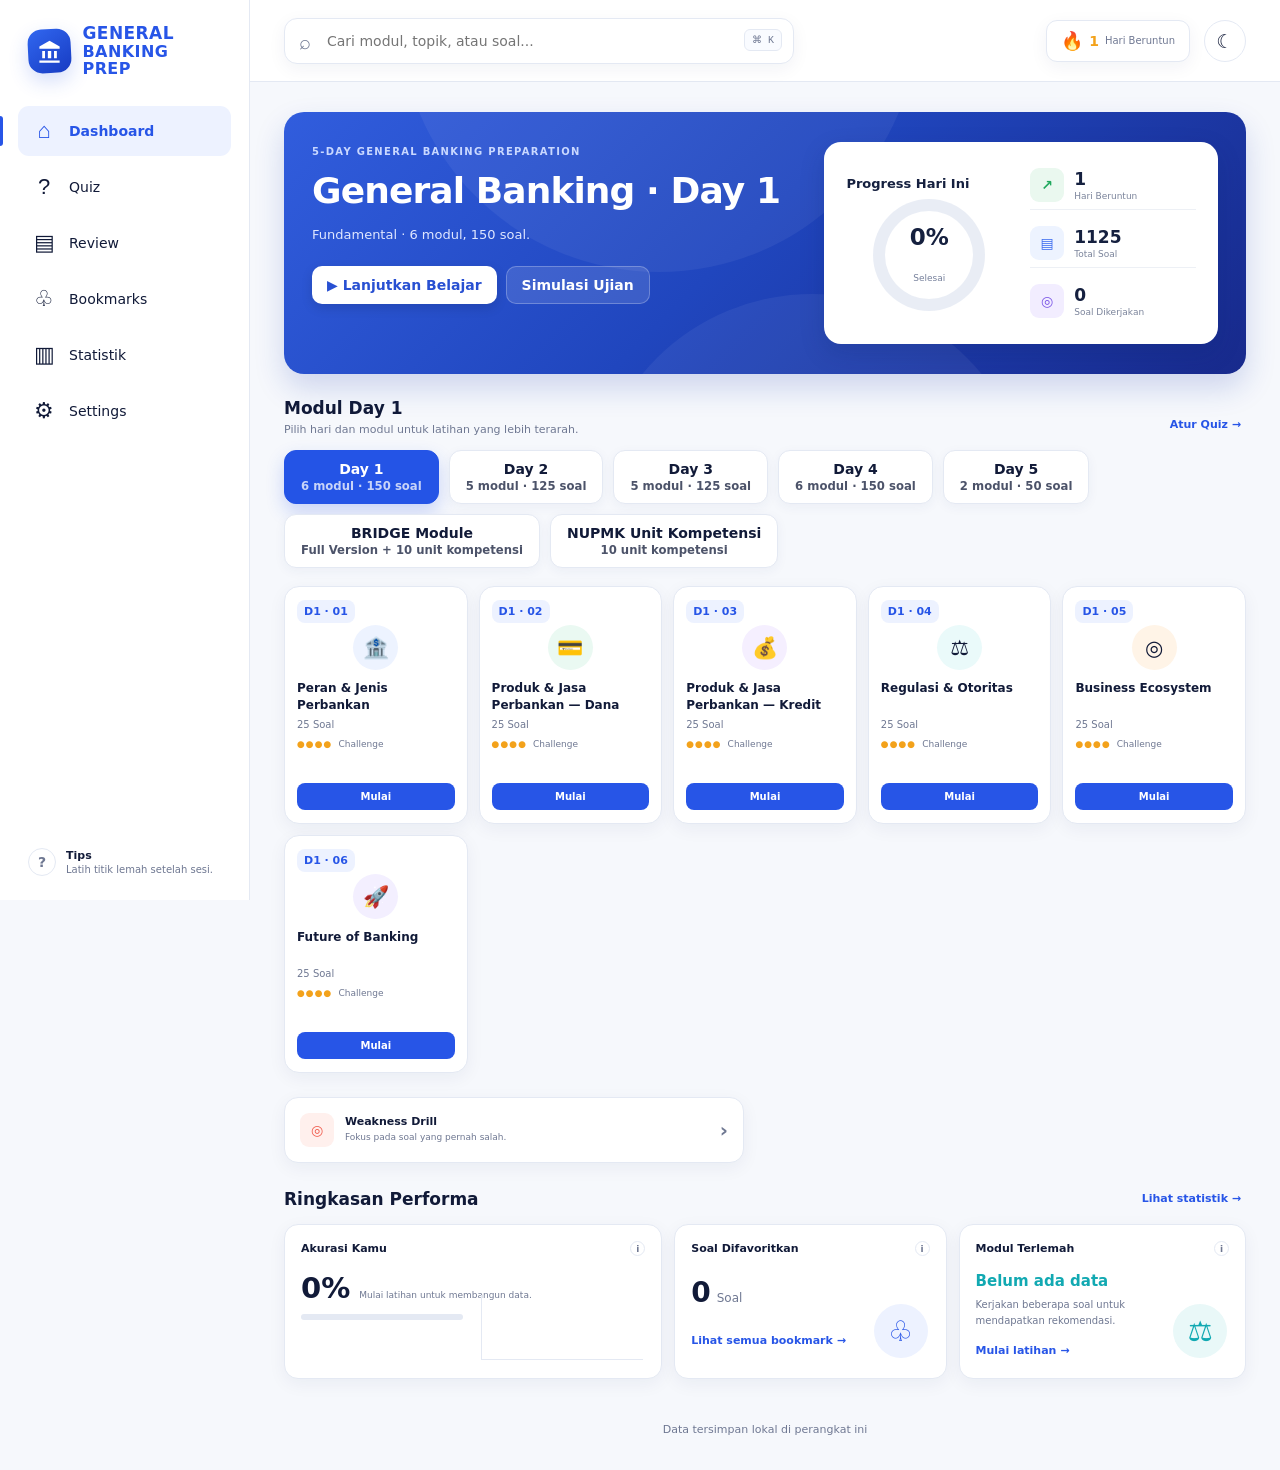
==== index.html @ 1643dea0 "Refresh V33 asset tokens without changing layout" ====
<!doctype html>
<html lang="id">
<head>
  <meta charset="utf-8" />
  <meta name="viewport" content="width=device-width, initial-scale=1" />
  <meta http-equiv="Cache-Control" content="no-cache, no-store, must-revalidate" />
  <meta http-equiv="Pragma" content="no-cache" />
  <meta http-equiv="Expires" content="0" />
  <meta name="theme-color" content="#2454e6" />
  <meta name="description" content="General Banking Prep — quiz trainer 5-Day untuk persiapan General Banking Program." />
  <title>General Banking Prep</title>
  <script>
    (()=>{
      const BUILD='2026.08.25.1304-manual-nav-gold-v33';
      const KEY='gbpForcedCacheBuild';
      const REFRESH_PARAM='_gbp_build';
      const clearRuntime=async()=>{
        try{if('serviceWorker' in navigator){const regs=await navigator.serviceWorker.getRegistrations();await Promise.all(regs.map(r=>r.unregister()));}}catch(e){}
        try{if('caches' in window){const names=await caches.keys();await Promise.all(names.map(n=>caches.delete(n)));}}catch(e){}
      };
      const cleanRefreshParam=()=>{
        try{
          const u=new URL(location.href);
          if(u.searchParams.has(REFRESH_PARAM)){
            u.searchParams.delete(REFRESH_PARAM);
            history.replaceState(history.state,'',`${u.pathname}${u.search}${u.hash}`);
          }
        }catch(e){}
      };
      window.__GBP_BUILD__=BUILD;
      (async()=>{
        let live=BUILD;
        try{
          const res=await fetch(`version.json?t=${Date.now()}`,{cache:'no-store'});
          const remote=await res.json();
          live=remote?.build||BUILD;
        }catch(e){}
        try{
          const previous=localStorage.getItem(KEY);
          if(!previous){
            localStorage.setItem(KEY,live);
            cleanRefreshParam();
            return;
          }
          if(previous!==live){
            await clearRuntime();
            localStorage.setItem(KEY,live);
            const u=new URL(location.href);
            u.searchParams.set(REFRESH_PARAM,live);
            location.replace(u.toString());
            return;
          }
        }catch(e){}
        cleanRefreshParam();
      })();
    })();
  </script>
  <link rel="stylesheet" href="css/style.css?v=2026.08.25.1304-manual-nav-gold-v33" />
  <link rel="stylesheet" href="css/v5.css?v=2026.08.25.1304-manual-nav-gold-v33" />
  <link rel="preload" href="js/questions.js?v=2026.08.25.1304-manual-nav-gold-v33" as="script" />
</head>
<body>
  <div class="app-layout">
    <aside class="sidebar" id="sidebar">
      <div class="brand" data-view="dashboardView" role="button" tabindex="0">
        <div class="brand-mark" aria-hidden="true">
          <svg viewBox="0 0 48 48"><path d="M24 5 6 15v4h36v-4L24 5Zm-13 18h5v13h-5V23Zm10 0h6v13h-6V23Zm11 0h5v13h-5V23ZM6 40h36v4H6v-4Z"/></svg>
        </div>
        <div class="brand-copy"><strong>GENERAL</strong><span>BANKING PREP</span></div>
      </div>

      <nav class="nav-list" aria-label="Navigasi utama">
        <button class="nav-item active" data-view="dashboardView"><span class="nav-icon">⌂</span><span>Dashboard</span></button>
        <button class="nav-item" data-view="quizSetupView"><span class="nav-icon">?</span><span>Quiz</span></button>
        <button class="nav-item" data-view="reviewView"><span class="nav-icon">▤</span><span>Review</span></button>
        <button class="nav-item" data-view="bookmarksView"><span class="nav-icon">♧</span><span>Bookmarks</span></button>
        <button class="nav-item" data-view="statisticsView"><span class="nav-icon">▥</span><span>Statistik</span></button>
        <button class="nav-item" data-view="settingsView"><span class="nav-icon">⚙</span><span>Settings</span></button>
      </nav>

      <div class="sidebar-spacer"></div>
      <div class="sidebar-study-card">
        <div class="mini-badge">5-DAY CHALLENGE</div>
        <strong>24 Modul · V5 Generator Edition</strong>
        <p><span id="sideQuestionCount">432</span> soal menantang. Progress tersimpan otomatis.</p>
        <button class="sidebar-cta" id="sideQuickBtn">Mulai Hard Drill</button>
      </div>
      <div class="sidebar-help"><span class="help-dot">?</span><div><strong>Tips</strong><small>Latih titik lemah setelah sesi.</small></div></div>
    </aside>

    <div class="app-main">
      <header class="topbar">
        <button class="mobile-menu-btn" id="mobileMenuBtn" aria-label="Buka menu">☰</button>
        <div class="search-wrap">
          <span class="search-icon">⌕</span>
          <input id="globalSearch" type="search" placeholder="Cari modul, topik, atau soal..." autocomplete="off" />
          <kbd>⌘ K</kbd>
          <div id="searchResults" class="search-results hidden"></div>
        </div>
        <div class="top-actions">
          <div class="streak-pill" title="Hari belajar beruntun"><span>🔥</span><strong id="streakCount">1</strong><small>Hari Beruntun</small></div>
          <button class="icon-btn" id="themeToggle" aria-label="Ubah tema">☾</button>
          <div class="profile-chip"><div class="avatar">GB</div><div class="profile-copy"><strong>General Banking</strong><small>5-Day Prep</small></div></div>
        </div>
      </header>

      <main class="content">
        <!-- DASHBOARD -->
        <section id="dashboardView" class="view active">
          <section class="hero-card">
            <div class="hero-copy">
              <span class="hero-kicker">5-Day General Banking Preparation</span>
              <h1 id="heroTitle">General Banking · Day 1</h1>
              <p id="heroDescription">Latihan berbasis kasus dengan distraktor yang sengaja dibuat rapat. Fokusnya memahami konsep, bukan menebak pola jawaban.</p>
              <div class="hero-actions">
                <button class="btn btn-white" id="continueLearningBtn">▶ Lanjutkan Belajar</button>
                <button class="btn btn-glass" id="heroExamBtn">Simulasi Ujian</button>
              </div>
            </div>
            <div class="hero-progress-card">
              <div>
                <h3>Progress Hari Ini</h3>
                <div class="donut-wrap">
                  <div class="donut" id="todayDonut"><span id="todayProgress">0%</span><small>Selesai</small></div>
                </div>
              </div>
              <div class="hero-metrics">
                <div class="hero-metric"><span class="metric-icon green">↗</span><div><strong id="heroStreak">1</strong><small>Hari Beruntun</small></div></div>
                <div class="hero-metric"><span class="metric-icon blue">▤</span><div><strong id="heroTotalQuestions">432</strong><small>Total Soal</small></div></div>
                <div class="hero-metric"><span class="metric-icon purple">◎</span><div><strong id="heroAnswered">0</strong><small>Soal Dikerjakan</small></div></div>
              </div>
            </div>
          </section>

          <section class="section-block">
            <div class="section-title-row"><div><h2 id="moduleSectionTitle">Modul Day 1</h2><p>Pilih hari dan modul untuk latihan yang lebih terarah.</p></div><button class="text-link" id="allModulesBtn">Atur Quiz →</button></div>
            <div id="dayTabs" class="day-tabs" aria-label="Pilih hari"></div>
            <div id="dashboardModuleGrid" class="module-showcase"></div>
          </section>

          <section class="section-block">
            <div class="section-title-row compact"><h2>Aksi Cepat</h2></div>
            <div class="quick-actions">
              <button class="quick-card" id="practiceQuick"><span class="quick-icon blue">◎</span><div><strong>Practice Mode</strong><small>Feedback & pembahasan langsung setelah jawab.</small></div><b>›</b></button>
              <button class="quick-card" id="examQuick"><span class="quick-icon purple">▣</span><div><strong>Exam Mode</strong><small>Simulasi tanpa feedback sampai sesi selesai.</small></div><b>›</b></button>
              <button class="quick-card" id="quickDrillBtn"><span class="quick-icon green">ϟ</span><div><strong>Quick Drill 10 Soal</strong><small>Hard-biased: Expert + Challenge dari Day yang dipilih.</small></div><b>›</b></button>
              <button class="quick-card" id="weaknessDrillBtn"><span class="quick-icon red">◎</span><div><strong>Weakness Drill</strong><small>Fokus pada soal yang pernah salah.</small></div><b>›</b></button>
            </div>
          </section>

          <section class="section-block">
            <div class="section-title-row compact"><h2>Ringkasan Performa</h2><button class="text-link" data-view="statisticsView">Lihat statistik →</button></div>
            <div class="performance-summary">
              <article class="summary-card accuracy-card">
                <div class="card-head"><span>Akurasi Kamu</span><span class="info-dot">i</span></div>
                <div class="accuracy-main"><strong id="dashboardAccuracy">0%</strong><span id="accuracyDelta">Mulai latihan untuk membangun data.</span></div>
                <div class="thin-progress"><span id="accuracyProgress"></span></div>
                <div id="miniTrend" class="mini-chart" aria-hidden="true"></div>
              </article>
              <article class="summary-card">
                <div class="card-head"><span>Soal Difavoritkan</span><span class="info-dot">i</span></div>
                <div class="big-stat"><strong id="bookmarkCount">0</strong><span>Soal</span></div>
                <button class="text-link left" data-view="bookmarksView">Lihat semua bookmark →</button>
                <div class="watermark-icon">♧</div>
              </article>
              <article class="summary-card weakest-card">
                <div class="card-head"><span>Modul Terlemah</span><span class="info-dot">i</span></div>
                <strong id="weakestModule">Belum ada data</strong>
                <p id="weakestDetail">Kerjakan beberapa soal untuk mendapatkan rekomendasi.</p>
                <button class="text-link left" id="weakestStartBtn">Mulai latihan →</button>
                <div class="watermark-icon teal">⚖</div>
              </article>
            </div>
          </section>
        </section>

        <!-- QUIZ SETUP -->
        <section id="quizSetupView" class="view">
          <div class="page-heading"><div><span class="eyebrow">Quiz Setup</span><h1>Atur Sesi Latihan</h1><p>Pilih modul, mode, jumlah soal, lalu mulai.</p></div></div>
          <div class="setup-layout">
            <section class="surface setup-main">
              <div class="section-title-row"><div><h2>Pilih Materi</h2><p>Bisa satu modul atau kombinasi beberapa modul.</p></div><button id="selectAllBtn" class="text-link">Pilih semua</button></div>
              <div class="setup-day-row"><span class="field-label">Filter Hari</span><div id="setupDayTabs" class="day-tabs compact-tabs"></div></div>
              <div id="moduleGrid" class="setup-module-grid"></div>
            </section>
            <aside class="surface setup-side">
              <h2>Pengaturan Sesi</h2>
              <label class="field-label">Mode</label>
              <div class="segmented" id="modeSelector"><button class="segment active" data-mode="practice">Practice</button><button class="segment" data-mode="exam">Exam</button></div>
              <p class="field-help" id="modeHelp">Feedback + pembahasan muncul langsung setelah menjawab.</p>
              <label class="field-label" for="questionCount">Jumlah soal</label>
              <select id="questionCount" class="select-input"><option value="10">10 soal</option><option value="25" selected>25 soal</option><option value="all">Semua soal terpilih</option></select>
              <label class="field-label">Randomisasi</label>
              <label class="toggle-row"><span>Acak urutan soal</span><input type="checkbox" id="shuffleQuestions"><i></i></label>
              <label class="toggle-row"><span>Acak pilihan jawaban</span><input type="checkbox" id="shuffleOptions" checked><i></i></label>
              <button id="startQuizBtn" class="btn btn-primary full">Mulai Latihan <span>→</span></button>
            </aside>
          </div>
        </section>

        <!-- QUIZ -->
        <section id="quizView" class="view quiz-page">
          <div class="breadcrumb"><button data-view="dashboardView" id="breadcrumbDay">Day 1</button><span>›</span><button data-view="quizSetupView">Quiz</button><span>›</span><strong id="breadcrumbModule">Semua Modul</strong></div>
          <section class="quiz-status surface">
            <div><strong id="quizModeTitle">Practice Mode</strong><small id="quizModeSubtitle">Belajar santai tanpa tekanan</small></div>
            <div class="quiz-progress-block"><div class="status-label"><strong id="questionCounter">Soal 1 dari 10</strong><span id="progressPercent">0%</span></div><div class="progress-track"><span id="progressBar"></span></div></div>
            <div class="status-metric"><span class="clock-icon">◷</span><div><small id="timeLabel">Waktu</small><strong id="timerText">00:00</strong></div></div>
            <div class="status-metric"><div><small>Skor Sementara</small><strong class="score-live" id="liveScore">0%</strong><span id="liveCorrect">0 benar</span></div></div>
          </section>

          <div class="quiz-layout">
            <article class="surface question-panel">
              <div class="question-heading-row"><span class="question-badge" id="questionBadge">Soal 1</span><button id="markQuestionBtn" class="inline-action">♧ Tandai soal</button></div>
              <h2 id="questionText"></h2>
              <div id="optionsList" class="answer-list"></div>
              <div id="feedbackBox" class="feedback-panel hidden"></div>
              <div class="explanation-accordion">
                <button id="explanationToggle"><span>▤</span><div><strong>Catatan & Pembahasan</strong><small id="explanationHint">Buka setelah menjawab untuk melihat penjelasan dan materi terkait.</small></div><b>⌄</b></button>
                <div id="notePanel" class="note-panel hidden"><textarea id="questionNote" placeholder="Tulis catatan singkat untuk soal ini..."></textarea><div class="note-actions"><small>Catatan tersimpan lokal di browser.</small><button id="saveNoteBtn" class="btn btn-soft">Simpan Catatan</button></div></div>
              </div>
            </article>

            <aside class="quiz-side-column">
              <section class="surface module-info-card"><div class="module-info-head"><span class="module-icon" id="quizModuleIcon">🏦</span><div><strong id="moduleTag">Semua Modul</strong><small id="modulePosition">Day 1</small></div></div><hr><small>Tingkat Kesulitan</small><div class="difficulty-row"><span id="difficultyDots"></span><strong id="difficultyTag">Mudah</strong></div><div class="two-actions"><button id="bookmarkBtn" class="btn btn-soft">♧ Bookmark</button><button id="openNoteBtn" class="btn btn-soft">▤ Catatan</button></div></section>
              <section class="surface navigator-card"><h3>Navigasi Soal</h3><div class="navigator-legend"><span><i class="done"></i>Dijawab</span><span><i class="current"></i>Saat ini</span><span><i></i>Belum</span><span><i class="flagged"></i>Ditandai</span></div><div id="questionNavigator" class="question-navigator"></div><div class="tip-box"><span>💡</span><div><strong>Tip</strong><p>Kalau ragu, tandai dulu. Review semua soal yang ditandai sebelum selesai.</p></div></div></section>
            </aside>
          </div>

          <div class="quiz-bottom-nav"><button id="prevBtn" class="btn btn-outline">← Sebelumnya</button><button id="skipBtn" class="btn btn-outline">Lewati</button><button id="nextBtn" class="btn btn-primary">Selanjutnya →</button></div>
        </section>

        <!-- RESULT -->
        <section id="resultView" class="view">
          <section class="result-hero">
            <div class="result-illustration">✓</div>
            <div class="result-copy"><span>SELESAI</span><h1>Hasil Quiz</h1><p id="resultMessage">Sesi selesai. Lihat detail performa dan fokus latihan berikutnya.</p><div class="result-date" id="resultDate"></div></div>
            <div class="result-score-block"><small>Skor Akhir</small><strong id="resultScore">0<span>/100</span></strong><div id="resultBadge" class="result-badge">Mulai lagi</div></div>
            <div class="result-donut" id="resultDonut"><span id="resultAccuracy">0%</span><small>Akurasi</small></div>
          </section>
          <div class="result-stats"><article><span class="stat-round green">✓</span><div><small>Benar</small><strong id="resultCorrect">0</strong></div></article><article><span class="stat-round red">×</span><div><small>Salah</small><strong id="resultWrong">0</strong></div></article><article><span class="stat-round orange">○</span><div><small>Dilewati</small><strong id="resultSkipped">0</strong></div></article><article><span class="stat-round purple">◷</span><div><small>Waktu Pengerjaan</small><strong id="resultTime">0m 0d</strong></div></article></div>
          <div class="results-grid">
            <section class="surface result-review-card"><div class="section-title-row compact"><h2>Review Jawaban</h2><button class="text-link" id="openFullReview">Lihat Semua Review</button></div><div id="reviewPreview" class="review-preview"></div></section>
            <section class="surface module-result-card"><div class="section-title-row compact"><h2>Performa per Modul</h2></div><div id="resultModulePerformance"></div></section>
          </div>
          <section class="section-block"><div class="section-title-row compact"><h2>Insight Performa</h2></div><div id="resultInsights" class="insight-grid"></div></section>
          <section class="section-block"><div class="section-title-row compact"><h2>Rekomendasi Belajar Berikutnya</h2></div><div class="recommendations"><button class="recommend blue" id="retryWrongBtn"><span>↻</span><div><strong>Ulangi Soal Salah</strong><small>Perkuat konsep yang belum tepat di sesi ini.</small></div><b>→</b></button><button class="recommend orange" id="resultWeaknessBtn"><span>◎</span><div><strong>Weakness Drill</strong><small>Latihan dari akumulasi soal yang sering salah.</small></div><b>→</b></button><button class="recommend green" id="backHomeBtn"><span>⚑</span><div><strong>Kembali ke Dashboard</strong><small>Lihat progress dan pilih sesi berikutnya.</small></div><b>→</b></button></div></section>
        </section>

        <!-- REVIEW -->
        <section id="reviewView" class="view">
          <div class="page-heading"><div><span class="eyebrow">Review</span><h1>Riwayat & Jawaban</h1><p>Pelajari kembali soal dari sesi terakhir dan riwayat latihan.</p></div></div>
          <section class="surface"><div class="section-title-row"><div><h2>Review Sesi Terakhir</h2><p id="reviewLastMeta">Belum ada sesi.</p></div><select id="reviewFilter" class="mini-select"><option value="all">Semua</option><option value="wrong">Salah</option><option value="correct">Benar</option><option value="skipped">Dilewati</option></select></div><div id="reviewList" class="full-review-list"></div></section>
        </section>

        <!-- BOOKMARKS -->
        <section id="bookmarksView" class="view">
          <div class="page-heading"><div><span class="eyebrow">Bookmarks</span><h1>Soal Ditandai</h1><p>Kumpulan soal yang ingin kamu buka lagi nanti.</p></div></div>
          <section class="surface"><div id="bookmarksList" class="bookmark-list"></div></section>
        </section>

        <!-- STATISTICS -->
        <section id="statisticsView" class="view">
          <div class="page-heading"><div><span class="eyebrow">Statistik</span><h1>Performa Belajar</h1><p>Lihat akurasi, intensitas latihan, dan kelemahan per modul.</p></div></div>
          <div id="statisticsCards" class="stat-big-grid"></div>
          <section class="surface stats-module-surface"><div class="section-title-row compact"><h2>Akurasi per Modul</h2></div><div id="performanceList" class="performance-list"></div></section>
          <section class="surface history-surface"><div class="section-title-row compact"><h2>Riwayat Sesi</h2></div><div id="historyList" class="history-list"></div></section>
        </section>

        <!-- SETTINGS -->
        <section id="settingsView" class="view">
          <div class="page-heading"><div><span class="eyebrow">Settings</span><h1>Pengaturan</h1><p>Preferensi disimpan di perangkat ini.</p></div></div>
          <div class="settings-grid">
            <section class="surface settings-card"><h2>Tampilan</h2><p>Gunakan tema terang atau gelap sesuai kenyamanan.</p><button id="settingsThemeBtn" class="btn btn-soft">Ganti Tema</button></section>
            <section class="surface settings-card danger-zone"><h2>Reset Progress</h2><p>Menghapus statistik, riwayat, weakness list, bookmark, dan catatan lokal.</p><button id="resetStatsBtn" class="btn btn-danger">Reset Semua Data</button></section>
          </div>
        </section>
      </main>

      <footer class="footer">Data tersimpan lokal di perangkat ini</footer>
    </div>
  </div>

  <div id="toast" class="toast hidden"></div>
  <div id="sidebarBackdrop" class="sidebar-backdrop hidden"></div>
  <script defer src="js/cache-control.js?v=2026.08.25.1304-manual-nav-gold-v33"></script>
  <script defer src="js/questions.js?v=2026.08.25.1304-manual-nav-gold-v33"></script>
  <script defer src="js/material-bank-core.js?v=2026.08.25.1304-manual-nav-gold-v33"></script>
  <script defer src="js/material-bank-d1.js?v=2026.08.25.1304-manual-nav-gold-v33"></script>
  <script defer src="js/material-bank-d2.js?v=2026.08.25.1304-manual-nav-gold-v33"></script>
  <script defer src="js/material-bank-d3.js?v=2026.08.25.1304-manual-nav-gold-v33"></script>
  <script defer src="js/material-bank-d4d5.js?v=2026.08.25.1304-manual-nav-gold-v33"></script>
  <script defer src="js/material-bank-extra.js?v=2026.08.25.1304-manual-nav-gold-v33"></script>
  <script defer src="js/bridge-module.js?v=2026.08.25.1304-manual-nav-gold-v33"></script>
  <script defer src="js/bridge-category.js?v=2026.08.25.1304-manual-nav-gold-v33"></script>
  <script defer src="js/nupmk-modules.js?v=2026.08.25.1304-manual-nav-gold-v33"></script>
  <script defer src="js/v5-patch.js?v=2026.08.25.1304-manual-nav-gold-v33"></script>
  <script defer src="js/v23-quality-bank.js?v=2026.08.25.1304-manual-nav-gold-v33"></script>
  <script defer src="js/generate-progress.js?v=2026.08.25.1304-manual-nav-gold-v33"></script>
  <script defer src="js/v14-db-bank.js?v=2026.08.25.1304-manual-nav-gold-v33"></script>
  <script defer src="js/v16-dedupe.js?v=2026.08.25.1304-manual-nav-gold-v33"></script>
  <script defer src="js/app.js?v=2026.08.25.1304-manual-nav-gold-v33"></script>
  <script defer src="js/v10-usage-watch.js?v=2026.08.25.1304-manual-nav-gold-v33"></script>
  <script defer src="js/nupmk-ui.js?v=2026.08.25.1304-manual-nav-gold-v33"></script>
</body>
</html>
---- css/style.css ----
:root{
  --bg:#f6f8fc; --surface:#ffffff; --surface-2:#f9fbff; --sidebar:#ffffff; --text:#111a38; --muted:#6f7892; --line:#e4e9f3;
  --primary:#2755e7; --primary-2:#1640c7; --primary-soft:#edf2ff; --blue:#2d66ec; --green:#19b96b; --green-soft:#eaf9f1;
  --purple:#8057e9; --purple-soft:#f3efff; --orange:#f3a21b; --orange-soft:#fff5e6; --red:#f25959; --red-soft:#fff0f0; --teal:#12a9b2;
  --shadow:0 10px 28px rgba(26,45,91,.07); --shadow-sm:0 5px 18px rgba(26,45,91,.055); --radius:18px;
}
[data-theme="dark"]{
  --bg:#0f1422; --surface:#171d2c; --surface-2:#1b2233; --sidebar:#141a28; --text:#edf2ff; --muted:#99a5bf; --line:#2a3348;
  --primary-soft:#1b2b5c; --green-soft:#163529; --purple-soft:#2b2444; --orange-soft:#3a2e1a; --red-soft:#3a2226; --shadow:0 12px 32px rgba(0,0,0,.22); --shadow-sm:0 5px 18px rgba(0,0,0,.15);
}
*{box-sizing:border-box} html{scroll-behavior:smooth} body{margin:0;font-family:Inter,system-ui,-apple-system,Segoe UI,sans-serif;background:var(--bg);color:var(--text);font-size:14px;transition:.2s background,.2s color} button,input,select,textarea{font:inherit} button{color:inherit}.hidden{display:none!important}
.app-layout{min-height:100vh;display:flex}.sidebar{width:250px;background:var(--sidebar);border-right:1px solid var(--line);position:fixed;inset:0 auto 0 0;z-index:30;padding:24px 18px;display:flex;flex-direction:column;transition:.25s transform}.app-main{margin-left:250px;min-width:0;flex:1}.topbar{height:82px;background:color-mix(in srgb,var(--surface) 94%,transparent);border-bottom:1px solid var(--line);display:flex;align-items:center;padding:0 34px;gap:26px;position:sticky;top:0;z-index:20;backdrop-filter:blur(14px)}.content{max-width:1320px;margin:0 auto;padding:30px 34px 20px}.footer{text-align:center;color:var(--muted);font-size:11px;padding:24px 20px 34px}
.brand{display:flex;align-items:center;gap:11px;padding:0 10px 28px;cursor:pointer}.brand-mark{width:44px;height:44px;border-radius:14px;background:linear-gradient(145deg,#3167f0,#173bc2);display:grid;place-items:center;box-shadow:0 8px 20px rgba(39,85,231,.2);transform:rotate(-3deg)}.brand-mark svg{width:27px;height:27px;fill:white;transform:rotate(3deg)}.brand-copy{display:flex;flex-direction:column;line-height:1.1;letter-spacing:.03em}.brand-copy strong{color:var(--primary);font-size:17px}.brand-copy span{color:var(--primary);font-size:16px;font-weight:700}.nav-list{display:grid;gap:6px}.nav-item{border:0;background:transparent;display:flex;align-items:center;gap:13px;padding:12px 14px;border-radius:11px;cursor:pointer;color:var(--text);text-align:left;font-weight:500;position:relative}.nav-item:hover{background:var(--surface-2)}.nav-item.active{background:var(--primary-soft);color:var(--primary);font-weight:650}.nav-item.active:before{content:"";position:absolute;left:-18px;width:3px;height:30px;background:var(--primary);border-radius:0 6px 6px 0}.nav-icon{font-size:22px;width:24px;text-align:center;font-family:Arial,sans-serif}.sidebar-spacer{flex:1}.sidebar-study-card{background:linear-gradient(155deg,#1639c0,#27238d);color:white;border-radius:17px;padding:18px;box-shadow:0 12px 24px rgba(30,50,160,.2)}.sidebar-study-card .mini-badge{font-size:9px;letter-spacing:.14em;font-weight:800;color:#aecdff;margin-bottom:9px}.sidebar-study-card strong{display:block;font-size:15px;line-height:1.35}.sidebar-study-card p{font-size:11px;line-height:1.65;color:#dfe8ff}.sidebar-cta{width:100%;border:1px solid rgba(255,255,255,.3);background:linear-gradient(135deg,#2b6dff,#2963db);color:#fff;border-radius:10px;padding:10px;cursor:pointer;font-weight:650}.sidebar-help{display:flex;gap:10px;align-items:center;padding:18px 10px 0;color:var(--muted)}.help-dot{width:28px;height:28px;border:1px solid var(--line);border-radius:50%;display:grid;place-items:center;font-weight:700}.sidebar-help div{display:flex;flex-direction:column}.sidebar-help strong{font-size:11px;color:var(--text)}.sidebar-help small{font-size:10px;margin-top:2px}.mobile-menu-btn{display:none;border:0;background:transparent;font-size:22px;cursor:pointer}
.search-wrap{max-width:510px;flex:1;position:relative}.search-wrap input{width:100%;height:46px;background:var(--surface);border:1px solid var(--line);border-radius:13px;padding:0 58px 0 42px;outline:0;color:var(--text);box-shadow:var(--shadow-sm)}.search-wrap input:focus{border-color:#9bb2ff;box-shadow:0 0 0 3px rgba(39,85,231,.08)}.search-icon{position:absolute;left:15px;top:12px;font-size:20px;color:var(--muted)}.search-wrap kbd{position:absolute;right:12px;top:11px;border:1px solid var(--line);background:var(--surface-2);color:var(--muted);border-radius:6px;padding:4px 7px;font-size:10px}.search-results{position:absolute;top:54px;left:0;right:0;background:var(--surface);border:1px solid var(--line);border-radius:14px;box-shadow:var(--shadow);padding:8px;max-height:340px;overflow:auto;z-index:50}.search-result{width:100%;border:0;background:transparent;text-align:left;padding:10px;border-radius:9px;cursor:pointer}.search-result:hover{background:var(--surface-2)}.search-result strong{display:block;font-size:12px}.search-result small{color:var(--muted)}.top-actions{margin-left:auto;display:flex;align-items:center;gap:14px}.streak-pill{height:42px;border:1px solid var(--line);background:var(--surface);border-radius:11px;padding:0 14px;display:flex;align-items:center;gap:6px;box-shadow:var(--shadow-sm)}.streak-pill span{font-size:18px}.streak-pill strong{font-size:14px;color:var(--orange)}.streak-pill small{color:var(--muted);font-size:10px}.icon-btn{width:42px;height:42px;border:1px solid var(--line);border-radius:50%;background:var(--surface);cursor:pointer;font-size:19px}.profile-chip{display:flex;align-items:center;gap:9px}.avatar{width:42px;height:42px;border-radius:50%;background:linear-gradient(145deg,#d9e1f2,#b9c5dd);display:grid;place-items:center;color:#45506c;font-weight:800}.profile-copy{display:flex;flex-direction:column}.profile-copy strong{font-size:12px}.profile-copy small{font-size:10px;color:var(--muted);margin-top:3px}
.view{display:none}.view.active{display:block}.surface{background:var(--surface);border:1px solid var(--line);border-radius:var(--radius);box-shadow:var(--shadow-sm)}.section-block{margin-top:24px}.section-title-row{display:flex;align-items:flex-end;justify-content:space-between;gap:16px;margin-bottom:14px}.section-title-row.compact{align-items:center}.section-title-row h2{font-size:17px;margin:0}.section-title-row p{margin:5px 0 0;color:var(--muted);font-size:11px}.text-link{border:0;background:transparent;color:var(--primary);cursor:pointer;font-weight:650;font-size:11px;padding:5px}.text-link.left{padding-left:0}.page-heading{margin:4px 0 22px}.page-heading h1{font-size:32px;margin:5px 0}.page-heading p{color:var(--muted);margin:0}.eyebrow{font-size:10px;letter-spacing:.13em;text-transform:uppercase;font-weight:800;color:var(--primary)}
.hero-card{border-radius:20px;background:linear-gradient(135deg,#315ddd 0%,#2046be 48%,#182a8c 100%);color:#fff;padding:30px 28px;display:grid;grid-template-columns:1.15fr .95fr;gap:36px;position:relative;overflow:hidden;box-shadow:0 14px 30px rgba(24,58,170,.18)}.hero-card:before,.hero-card:after{content:"";position:absolute;border-radius:50%;background:rgba(255,255,255,.055)}.hero-card:before{width:520px;height:520px;right:34%;top:-360px}.hero-card:after{width:440px;height:440px;left:32%;bottom:-360px}.hero-copy,.hero-progress-card{position:relative;z-index:2}.hero-kicker{font-size:10px;text-transform:uppercase;letter-spacing:.13em;color:#c9d8ff;font-weight:800}.hero-copy h1{font-size:36px;margin:12px 0 9px;letter-spacing:-.025em}.hero-copy p{font-size:13px;line-height:1.7;color:#e0e7ff;max-width:610px}.hero-actions{display:flex;gap:9px;margin-top:20px}.btn{border:0;border-radius:10px;padding:10px 15px;font-weight:650;cursor:pointer;transition:.18s transform,.18s box-shadow,.18s opacity;display:inline-flex;align-items:center;justify-content:center;gap:8px}.btn:hover{transform:translateY(-1px)}.btn:disabled{opacity:.45;cursor:not-allowed;transform:none}.btn-white{background:#fff;color:#2850d2;box-shadow:0 4px 12px rgba(0,0,0,.12)}.btn-glass{background:rgba(255,255,255,.12);color:#fff;border:1px solid rgba(255,255,255,.25)}.btn-primary{background:linear-gradient(135deg,#2d62ee,#234ed7);color:white;box-shadow:0 8px 17px rgba(39,85,231,.18)}.btn-soft{background:var(--surface-2);border:1px solid var(--line);color:var(--text)}.btn-outline{background:var(--surface);border:1px solid var(--line);color:var(--primary)}.btn-danger{background:#e94848;color:#fff}.full{width:100%;margin-top:18px;padding:13px}.hero-progress-card{background:#fff;color:#15203f;border-radius:17px;padding:19px 22px;display:grid;grid-template-columns:1fr 1fr;gap:18px;align-items:center;box-shadow:0 9px 25px rgba(12,31,99,.18)}.hero-progress-card h3{font-size:13px;margin:0 0 8px}.donut-wrap{display:grid;place-items:center}.donut{--pct:0deg;width:112px;height:112px;border-radius:50%;background:conic-gradient(#2e62ed var(--pct),#e9edf5 0);display:grid;place-items:center;position:relative}.donut:before{content:"";position:absolute;inset:12px;background:white;border-radius:50%}.donut span,.donut small{position:relative;z-index:2}.donut span{font-size:23px;font-weight:800;transform:translateY(6px)}.donut small{font-size:9px;color:#77819c;transform:translateY(-9px)}.hero-metrics{display:grid;gap:9px}.hero-metric{display:flex;align-items:center;gap:10px;padding:7px 0;border-bottom:1px solid #edf0f5}.hero-metric:last-child{border-bottom:0}.metric-icon,.quick-icon{width:34px;height:34px;border-radius:9px;display:grid;place-items:center;font-weight:800}.metric-icon.green,.quick-icon.green{background:#eaf8ef;color:#21a95e}.metric-icon.blue,.quick-icon.blue{background:#edf3ff;color:#3c6cf0}.metric-icon.purple,.quick-icon.purple{background:#f2edff;color:#7a55e6}.quick-icon.red{background:#fff0ed;color:#f05b4d}.hero-metric div{display:flex;flex-direction:column}.hero-metric strong{font-size:17px}.hero-metric small{font-size:9px;color:#7b849b;margin-top:2px}
.module-showcase{display:grid;grid-template-columns:repeat(6,minmax(0,1fr));gap:11px}.module-display-card{background:var(--surface);border:1px solid var(--line);border-radius:15px;padding:13px 12px;box-shadow:var(--shadow-sm);min-width:0;display:flex;flex-direction:column;min-height:194px}.module-card-top{display:flex;justify-content:space-between;align-items:flex-start}.module-number{font-size:10px;font-weight:800;color:var(--primary);background:var(--primary-soft);padding:5px 7px;border-radius:8px}.module-symbol{width:45px;height:45px;border-radius:50%;display:grid;place-items:center;font-size:21px;margin:2px auto 10px}.module-symbol.m1{background:#edf3ff}.module-symbol.m2{background:#eaf9f2}.module-symbol.m3{background:#f5efff}.module-symbol.m4{background:#eafafa}.module-symbol.m5{background:#fff4e7}.module-symbol.m6{background:#f3efff}.module-display-card h3{font-size:12px;margin:0 0 5px;line-height:1.4;min-height:34px}.module-display-card p{font-size:10px;color:var(--muted);margin:0}.difficulty-mini{font-size:9px;color:var(--muted);margin:9px 0 11px;display:flex;align-items:center;gap:6px}.difficulty-mini .dots{color:var(--orange);letter-spacing:1px}.module-display-card .module-start{margin-top:auto;width:100%;border:0;background:var(--primary);color:#fff;border-radius:8px;padding:8px;cursor:pointer;font-size:10px;font-weight:650}.quick-actions{display:grid;grid-template-columns:repeat(4,1fr);gap:12px}.quick-card{background:var(--surface);border:1px solid var(--line);border-radius:14px;padding:15px;text-align:left;display:grid;grid-template-columns:auto 1fr auto;gap:11px;align-items:center;cursor:pointer;box-shadow:var(--shadow-sm)}.quick-card:hover{border-color:#b9c8f8;transform:translateY(-1px)}.quick-card strong{display:block;font-size:11px}.quick-card small{display:block;color:var(--muted);font-size:9px;line-height:1.5;margin-top:3px}.quick-card b{color:var(--muted);font-size:20px}.performance-summary{display:grid;grid-template-columns:1.25fr .9fr .95fr;gap:12px}.summary-card{background:var(--surface);border:1px solid var(--line);border-radius:14px;box-shadow:var(--shadow-sm);padding:16px;position:relative;overflow:hidden;min-height:155px}.card-head{display:flex;justify-content:space-between;align-items:center;font-size:11px;font-weight:650}.info-dot{width:15px;height:15px;border:1px solid var(--line);border-radius:50%;display:grid;place-items:center;color:var(--muted);font-size:9px}.accuracy-main{display:flex;align-items:baseline;gap:9px;margin:15px 0 9px}.accuracy-main strong{font-size:29px}.accuracy-main span{font-size:9px;color:var(--muted)}.thin-progress{height:6px;background:var(--line);border-radius:99px;overflow:hidden;width:47%;margin-bottom:10px}.thin-progress span{display:block;height:100%;width:0;background:var(--primary);border-radius:99px}.mini-chart{position:absolute;right:18px;bottom:18px;width:43%;height:65px;border-left:1px solid var(--line);border-bottom:1px solid var(--line)}.mini-chart svg{width:100%;height:100%;overflow:visible}.big-stat{display:flex;align-items:baseline;gap:6px;margin:20px 0}.big-stat strong{font-size:28px}.big-stat span{font-size:12px;color:var(--muted)}.watermark-icon{position:absolute;right:18px;bottom:20px;width:54px;height:54px;border-radius:50%;background:var(--primary-soft);color:var(--primary);display:grid;place-items:center;font-size:28px}.watermark-icon.teal{background:#e9f8f8;color:var(--teal)}.weakest-card>strong{display:block;color:var(--teal);font-size:15px;margin:16px 0 7px}.weakest-card p{font-size:10px;line-height:1.6;color:var(--muted);max-width:72%;margin:0 0 10px}
.setup-layout{display:grid;grid-template-columns:minmax(0,1fr) 340px;gap:18px}.setup-main,.setup-side{padding:22px}.setup-module-grid{display:grid;grid-template-columns:repeat(2,1fr);gap:11px}.setup-module-card{position:relative;border:1px solid var(--line);background:var(--surface-2);border-radius:13px;padding:15px;cursor:pointer;display:grid;grid-template-columns:auto 1fr auto;gap:11px;align-items:center}.setup-module-card.selected{border-color:#6e8ef2;background:var(--primary-soft)}.setup-module-card .sm-symbol{width:38px;height:38px;border-radius:10px;background:var(--surface);display:grid;place-items:center}.setup-module-card strong{font-size:11px}.setup-module-card small{display:block;color:var(--muted);margin-top:3px;font-size:9px}.checkmark{width:20px;height:20px;border:1px solid var(--line);border-radius:6px;display:grid;place-items:center;color:white}.selected .checkmark{background:var(--primary);border-color:var(--primary)}.setup-side h2{font-size:17px;margin-top:0}.field-label{display:block;font-size:10px;color:var(--muted);font-weight:650;margin:20px 0 8px}.segmented{display:grid;grid-template-columns:1fr 1fr;background:var(--surface-2);border:1px solid var(--line);border-radius:10px;padding:3px}.segment{border:0;background:transparent;padding:9px;border-radius:8px;cursor:pointer;color:var(--muted)}.segment.active{background:var(--surface);color:var(--primary);box-shadow:var(--shadow-sm);font-weight:650}.field-help{color:var(--muted);font-size:9px;line-height:1.5;margin:7px 0}.select-input,.mini-select{width:100%;background:var(--surface);border:1px solid var(--line);border-radius:10px;padding:10px;color:var(--text);outline:none}.toggle-row{display:flex;justify-content:space-between;align-items:center;padding:10px 0;font-size:11px;cursor:pointer}.toggle-row input{display:none}.toggle-row i{width:36px;height:20px;border-radius:99px;background:#cfd5e1;position:relative;transition:.2s}.toggle-row i:after{content:"";position:absolute;width:16px;height:16px;background:white;border-radius:50%;top:2px;left:2px;transition:.2s;box-shadow:0 1px 4px rgba(0,0,0,.2)}.toggle-row input:checked+i{background:var(--primary)}.toggle-row input:checked+i:after{transform:translateX(16px)}
.breadcrumb{display:flex;align-items:center;gap:8px;margin-bottom:14px;color:var(--muted);font-size:10px}.breadcrumb button{border:0;background:transparent;color:var(--muted);cursor:pointer;padding:0}.breadcrumb strong{color:var(--text)}.quiz-status{padding:16px 20px;display:grid;grid-template-columns:1.05fr 1.4fr .65fr .65fr;gap:18px;align-items:center;margin-bottom:16px}.quiz-status>div{min-width:0}.quiz-status>div+div{border-left:1px solid var(--line);padding-left:18px}.quiz-status strong{display:block;font-size:13px}.quiz-status small{display:block;color:var(--muted);font-size:9px;margin-top:4px}.quiz-progress-block .status-label{display:flex;justify-content:space-between;align-items:center;margin-bottom:8px}.quiz-progress-block .status-label strong{font-size:11px}.quiz-progress-block .status-label span{font-size:9px;color:var(--muted)}.progress-track{height:7px;background:var(--line);border-radius:99px;overflow:hidden}.progress-track span{display:block;height:100%;background:var(--primary);width:0;transition:.25s;width}.status-metric{display:flex;align-items:center;gap:9px}.clock-icon{font-size:24px;color:var(--primary)}.status-metric .score-live{font-size:19px;color:var(--green)}.status-metric #liveCorrect{display:block;font-size:9px;color:var(--muted);margin-top:3px}.quiz-layout{display:grid;grid-template-columns:minmax(0,1fr) 285px;gap:18px}.question-panel{padding:25px}.question-heading-row{display:flex;align-items:center;justify-content:space-between}.question-badge{background:var(--primary-soft);color:var(--primary);font-weight:650;border-radius:8px;padding:6px 9px;font-size:10px}.inline-action{border:0;background:transparent;color:var(--muted);cursor:pointer;font-size:10px}.inline-action.active{color:var(--orange);font-weight:650}.question-panel h2{font-size:18px;line-height:1.55;margin:20px 0}.answer-list{display:grid;gap:9px}.option-btn{width:100%;background:var(--surface);border:1px solid var(--line);border-radius:12px;padding:13px 16px;display:flex;align-items:center;gap:13px;text-align:left;cursor:pointer;color:var(--text);line-height:1.5;transition:.15s}.option-btn:hover:not(:disabled){border-color:#9eb2f4;background:var(--surface-2)}.option-letter{width:34px;height:34px;border:1px solid #cfd7e7;border-radius:50%;display:grid;place-items:center;font-weight:650;flex:none}.option-btn.selected{border-color:var(--primary);background:var(--primary-soft)}.option-btn.selected .option-letter{background:var(--primary);border-color:var(--primary);color:white}.option-btn.correct{border-color:#64d39a;background:var(--green-soft)}.option-btn.correct .option-letter{background:var(--green);border-color:var(--green);color:#fff}.option-btn.wrong{border-color:#f39a9a;background:var(--red-soft)}.option-btn.wrong .option-letter{background:var(--red);border-color:var(--red);color:#fff}.option-btn:disabled{cursor:default}.feedback-panel{margin-top:13px;border-radius:12px;padding:14px;font-size:11px;line-height:1.65}.feedback-panel.correct{background:var(--green-soft);border:1px solid #8fdcb4}.feedback-panel.wrong{background:var(--red-soft);border:1px solid #f2a6a6}.feedback-panel strong{display:block;margin-bottom:4px}.explanation-accordion{margin-top:15px;border:1px solid var(--line);border-radius:11px;overflow:hidden}.explanation-accordion>button{width:100%;border:0;background:var(--surface-2);padding:12px;display:grid;grid-template-columns:auto 1fr auto;gap:10px;text-align:left;align-items:center;cursor:pointer}.explanation-accordion button strong{display:block;font-size:10px}.explanation-accordion button small{display:block;color:var(--muted);font-size:8.5px;margin-top:3px}.note-panel{padding:12px;background:var(--surface)}.note-panel textarea{width:100%;min-height:90px;resize:vertical;border:1px solid var(--line);background:var(--surface-2);color:var(--text);border-radius:9px;padding:10px;outline:none}.note-actions{display:flex;justify-content:space-between;align-items:center;margin-top:8px}.note-actions small{color:var(--muted);font-size:8px}.note-actions .btn{padding:7px 10px;font-size:9px}.quiz-side-column{display:grid;gap:13px;align-content:start}.module-info-card,.navigator-card{padding:18px}.module-info-head{display:flex;align-items:center;gap:10px}.module-icon{width:49px;height:49px;border-radius:11px;background:var(--green-soft);display:grid;place-items:center;font-size:22px}.module-info-head div{display:flex;flex-direction:column}.module-info-head strong{font-size:12px}.module-info-head small{color:var(--muted);font-size:9px;margin-top:5px}.module-info-card hr{border:0;border-top:1px solid var(--line);margin:15px 0}.module-info-card>small{color:var(--muted);font-size:9px}.difficulty-row{display:flex;justify-content:space-between;align-items:center;margin:8px 0 15px}.difficulty-row span{color:var(--orange);letter-spacing:3px}.difficulty-row strong{font-size:10px}.two-actions{display:grid;grid-template-columns:1fr 1fr;gap:7px}.two-actions .btn{padding:8px 6px;font-size:9px}.navigator-card h3{font-size:12px;margin:0 0 12px}.navigator-legend{display:grid;grid-template-columns:1fr 1fr;gap:7px;font-size:8px;color:var(--muted);margin-bottom:13px}.navigator-legend span{display:flex;align-items:center;gap:5px}.navigator-legend i{width:7px;height:7px;border-radius:50%;background:var(--surface);border:1px solid #cfd7e6}.navigator-legend i.done{background:#35bd73;border-color:#35bd73}.navigator-legend i.current{background:var(--primary);border-color:var(--primary)}.navigator-legend i.flagged{background:var(--orange);border-color:var(--orange)}.question-navigator{display:grid;grid-template-columns:repeat(5,1fr);gap:7px}.nav-q{aspect-ratio:1;border:1px solid var(--line);border-radius:50%;background:var(--surface-2);cursor:pointer;font-size:9px}.nav-q.answered{background:var(--green-soft);border-color:#c3e9d3;color:#14834d}.nav-q.current{border:2px solid var(--primary);color:var(--primary);background:var(--surface)}.nav-q.flagged{box-shadow:0 0 0 2px var(--orange) inset}.tip-box{display:flex;gap:8px;background:var(--surface-2);border-radius:10px;padding:11px;margin-top:15px}.tip-box strong{font-size:9px}.tip-box p{font-size:8px;color:var(--muted);line-height:1.55;margin:3px 0 0}.quiz-bottom-nav{display:grid;grid-template-columns:1fr auto 1fr;gap:10px;margin:18px 0}.quiz-bottom-nav #prevBtn{justify-self:start}.quiz-bottom-nav #skipBtn{justify-self:center}.quiz-bottom-nav #nextBtn{justify-self:end;min-width:170px}
.result-hero{background:linear-gradient(135deg,#315ddd,#2046be 55%,#182a8c);color:white;border-radius:18px;padding:24px 27px;display:grid;grid-template-columns:120px 1.2fr .6fr .55fr;gap:22px;align-items:center;box-shadow:0 14px 30px rgba(24,58,170,.18)}.result-illustration{width:88px;height:88px;border-radius:22px;background:linear-gradient(145deg,#76a1ff,#284eda);display:grid;place-items:center;font-size:45px;font-weight:800;box-shadow:inset 0 0 0 8px rgba(255,255,255,.1)}.result-copy>span{font-size:9px;letter-spacing:.14em;color:#cdd8ff}.result-copy h1{font-size:28px;margin:7px 0}.result-copy p{font-size:10px;color:#dfe6ff;line-height:1.55}.result-date{font-size:9px;color:#dbe4ff;margin-top:10px}.result-score-block{border-left:1px solid rgba(255,255,255,.26);padding-left:22px}.result-score-block small{font-size:9px}.result-score-block>strong{display:block;font-size:37px;margin:6px 0}.result-score-block>strong span{font-size:19px}.result-badge{display:inline-block;background:#e9fff1;color:#169752;border-radius:99px;padding:5px 12px;font-weight:650;font-size:9px}.result-donut{--pct:0deg;width:112px;height:112px;border-radius:50%;background:conic-gradient(#84a6ff var(--pct),rgba(255,255,255,.18) 0);display:grid;place-items:center;position:relative}.result-donut:before{content:"";position:absolute;inset:11px;border-radius:50%;background:#1e3da7}.result-donut span,.result-donut small{position:relative;z-index:2}.result-donut span{font-size:22px;font-weight:800;transform:translateY(5px)}.result-donut small{font-size:8px;transform:translateY(-10px)}.result-stats{display:grid;grid-template-columns:repeat(4,1fr);gap:11px;margin:14px 0}.result-stats article{background:var(--surface);border:1px solid var(--line);border-radius:12px;padding:13px 16px;display:flex;align-items:center;gap:10px;box-shadow:var(--shadow-sm)}.stat-round{width:34px;height:34px;border-radius:50%;display:grid;place-items:center;font-weight:800}.stat-round.green{background:var(--green-soft);color:var(--green)}.stat-round.red{background:var(--red-soft);color:var(--red)}.stat-round.orange{background:var(--orange-soft);color:var(--orange)}.stat-round.purple{background:var(--purple-soft);color:var(--purple)}.result-stats article div{display:flex;flex-direction:column}.result-stats small{font-size:8px;color:var(--muted)}.result-stats strong{font-size:15px;margin-top:3px}.results-grid{display:grid;grid-template-columns:1.1fr .9fr;gap:13px}.result-review-card,.module-result-card{padding:17px}.review-preview{display:grid}.review-preview-row{display:grid;grid-template-columns:30px 1fr 120px 65px;gap:8px;padding:8px 0;border-bottom:1px solid var(--line);font-size:8.5px;align-items:center}.review-preview-row:last-child{border-bottom:0}.review-preview-row .qtext{overflow:hidden;text-overflow:ellipsis;white-space:nowrap}.status-pill{padding:4px 7px;border-radius:99px;text-align:center;font-size:8px}.status-pill.correct{background:var(--green-soft);color:#168650}.status-pill.wrong{background:var(--red-soft);color:#ce4c4c}.status-pill.skipped{background:var(--orange-soft);color:#c77d0d}.module-performance-row{display:grid;grid-template-columns:130px 45px 1fr 55px;gap:8px;align-items:center;padding:7px 0;font-size:8.5px}.module-performance-row .bar{height:6px;background:var(--line);border-radius:99px;overflow:hidden}.module-performance-row .bar span{display:block;height:100%;background:var(--primary);border-radius:99px}.module-performance-row strong.good{color:var(--green)}.insight-grid{display:grid;grid-template-columns:repeat(4,1fr);gap:11px}.insight-card{background:var(--surface);border:1px solid var(--line);border-radius:13px;padding:14px;box-shadow:var(--shadow-sm);text-align:center}.insight-card span{width:34px;height:34px;border-radius:50%;display:grid;place-items:center;margin:0 auto 8px;background:var(--primary-soft);color:var(--primary)}.insight-card small{display:block;color:var(--muted);font-size:8px}.insight-card strong{display:block;font-size:11px;margin:4px 0}.insight-card p{font-size:8px;color:var(--muted);margin:0}.recommendations{display:grid;grid-template-columns:repeat(3,1fr);gap:12px}.recommend{border:1px solid var(--line);border-radius:13px;padding:14px 17px;display:grid;grid-template-columns:auto 1fr auto;gap:12px;align-items:center;text-align:left;cursor:pointer;background:var(--surface)}.recommend>span{font-size:29px}.recommend strong{display:block;font-size:11px}.recommend small{display:block;font-size:8px;line-height:1.5;color:var(--muted);margin-top:3px}.recommend.blue{background:linear-gradient(135deg,var(--primary-soft),var(--surface));color:var(--primary)}.recommend.orange{background:linear-gradient(135deg,var(--orange-soft),var(--surface));color:#d8870c}.recommend.green{background:linear-gradient(135deg,var(--green-soft),var(--surface));color:#169252}.recommend small{color:var(--muted)}
.full-review-list,.bookmark-list,.history-list{display:grid;gap:10px;padding:3px}.review-detail,.bookmark-item,.history-item{border:1px solid var(--line);border-radius:12px;padding:14px;background:var(--surface-2)}.review-detail-head{display:flex;justify-content:space-between;gap:12px;align-items:center}.review-detail h3,.bookmark-item h3{font-size:12px;line-height:1.5;margin:9px 0}.review-detail p,.bookmark-item p{font-size:10px;color:var(--muted);line-height:1.65;margin:5px 0}.review-detail .answer-line{margin-top:8px;padding-top:8px;border-top:1px solid var(--line)}.bookmark-item{display:grid;grid-template-columns:1fr auto;gap:12px}.bookmark-actions{display:flex;flex-direction:column;gap:6px}.empty-state{text-align:center;padding:50px 20px;color:var(--muted)}.empty-state span{font-size:40px;display:block;margin-bottom:10px}.stat-big-grid{display:grid;grid-template-columns:repeat(4,1fr);gap:12px;margin-bottom:14px}.stat-big{background:var(--surface);border:1px solid var(--line);border-radius:14px;padding:17px;box-shadow:var(--shadow-sm)}.stat-big small{color:var(--muted);font-size:9px}.stat-big strong{display:block;font-size:27px;margin:7px 0}.stat-big p{font-size:9px;color:var(--muted);margin:0}.stats-module-surface,.history-surface{padding:20px;margin-top:14px}.performance-list{display:grid;gap:12px}.performance-item{display:grid;grid-template-columns:230px 1fr 90px;gap:12px;align-items:center;font-size:10px}.perf-track{height:8px;background:var(--line);border-radius:99px;overflow:hidden}.perf-fill{height:100%;background:linear-gradient(90deg,var(--primary),#66a0ff);border-radius:99px}.perf-value{text-align:right;font-weight:700}.history-item{display:grid;grid-template-columns:1fr auto auto auto;gap:15px;align-items:center}.history-item strong{font-size:11px}.history-item small{font-size:9px;color:var(--muted)}.settings-grid{display:grid;grid-template-columns:1fr 1fr;gap:14px}.settings-card{padding:22px}.settings-card h2{font-size:16px;margin:0}.settings-card p{color:var(--muted);line-height:1.6;font-size:10px;max-width:520px}.danger-zone{border-color:#f2cccc}.mini-select{width:auto;padding:7px 10px;font-size:9px}.toast{position:fixed;right:24px;bottom:24px;background:#18223c;color:#fff;border-radius:11px;padding:11px 15px;box-shadow:0 10px 30px rgba(0,0,0,.2);z-index:100;font-size:11px}.sidebar-backdrop{position:fixed;inset:0;background:rgba(0,0,0,.35);z-index:29}
@media(max-width:1180px){.module-showcase{grid-template-columns:repeat(3,1fr)}.quick-actions{grid-template-columns:1fr 1fr}.hero-card{grid-template-columns:1fr}.hero-progress-card{max-width:560px}.performance-summary{grid-template-columns:1fr 1fr}.weakest-card{grid-column:1/3}.quiz-layout{grid-template-columns:minmax(0,1fr) 250px}.result-hero{grid-template-columns:100px 1fr .6fr}.result-donut{display:none}.insight-grid{grid-template-columns:1fr 1fr}}
@media(max-width:900px){.sidebar{transform:translateX(-100%)}.sidebar.open{transform:translateX(0)}.app-main{margin-left:0}.mobile-menu-btn{display:block}.topbar{padding:0 18px}.content{padding:22px 18px}.profile-copy{display:none}.setup-layout,.quiz-layout,.results-grid{grid-template-columns:1fr}.quiz-side-column{grid-template-columns:1fr 1fr}.quiz-status{grid-template-columns:1fr 1fr}.quiz-status>div+div{border-left:0;padding-left:0}.result-hero{grid-template-columns:85px 1fr}.result-score-block{border-left:0;padding-left:0}.result-stats,.recommendations{grid-template-columns:1fr 1fr}.performance-item{grid-template-columns:160px 1fr 65px}}
@media(max-width:640px){.topbar{height:70px;gap:10px}.search-wrap kbd,.streak-pill small,.profile-chip{display:none}.streak-pill{padding:0 9px}.content{padding:16px 12px}.hero-card{padding:22px 18px}.hero-copy h1{font-size:28px}.hero-progress-card{grid-template-columns:1fr}.hero-metrics{grid-template-columns:repeat(3,1fr)}.hero-metric{border:0;display:block;text-align:center}.metric-icon{margin:0 auto 5px}.module-showcase{grid-template-columns:1fr 1fr}.quick-actions,.performance-summary,.setup-module-grid,.quiz-side-column,.result-stats,.insight-grid,.recommendations,.stat-big-grid,.settings-grid{grid-template-columns:1fr}.weakest-card{grid-column:auto}.quiz-status{grid-template-columns:1fr}.quiz-status>div{border-bottom:1px solid var(--line);padding-bottom:9px}.quiz-status>div:last-child{border-bottom:0}.quiz-bottom-nav{grid-template-columns:1fr 1fr}.quiz-bottom-nav #prevBtn{display:none}.quiz-bottom-nav #skipBtn,.quiz-bottom-nav #nextBtn{justify-self:stretch;min-width:0}.result-hero{grid-template-columns:1fr;text-align:center}.result-illustration{margin:auto}.result-score-block{padding:0}.review-preview-row{grid-template-columns:25px 1fr 58px}.review-preview-row .topic{display:none}.module-performance-row{grid-template-columns:105px 38px 1fr}.module-performance-row .total{display:none}.history-item{grid-template-columns:1fr 1fr}.performance-item{grid-template-columns:1fr 55px}.performance-item .perf-track{grid-row:2;grid-column:1/3}.question-panel{padding:18px}.question-panel h2{font-size:17px}.hero-actions{flex-direction:column}.hero-actions .btn{width:100%}}

/* V3 · 5-Day navigation */
.day-tabs{display:flex;gap:10px;flex-wrap:wrap;margin:0 0 18px}.day-tab{border:1px solid var(--line,#e3e8f3);background:var(--surface,#fff);color:var(--text,#17213b);border-radius:12px;padding:10px 16px;font-weight:800;cursor:pointer;transition:.18s ease;box-shadow:0 3px 12px rgba(31,54,112,.05)}.day-tab:hover{transform:translateY(-1px);border-color:#93adff}.day-tab.active{background:#2454e6;color:#fff;border-color:#2454e6;box-shadow:0 8px 18px rgba(36,84,230,.22)}.day-tab small{display:block;font-weight:600;opacity:.75;margin-top:2px}.compact-tabs{margin-bottom:14px}.compact-tabs .day-tab{padding:8px 13px;font-size:13px}.setup-day-row{margin:8px 0 14px}.module-showcase{grid-template-columns:repeat(auto-fit,minmax(165px,1fr))}.module-display-card .module-number{font-size:11px}.question-type-badge{display:inline-flex;padding:5px 9px;border-radius:999px;background:rgba(36,84,230,.08);color:#2454e6;font-size:11px;font-weight:800;margin-left:8px}@media(max-width:720px){.day-tabs{gap:7px}.day-tab{flex:1 1 calc(33.333% - 7px);padding:9px 8px}.module-showcase{grid-template-columns:repeat(2,minmax(0,1fr))}}
---- css/v5.css ----
/* V6 stable question bank + simplified shell */
#bridgeLockedNav,.sidebar-study-card,.profile-chip{display:none!important}.quick-actions .quick-card:not(#weaknessDrillBtn){display:none!important}.quick-actions{grid-template-columns:minmax(0,460px)!important}.module-display-card{min-height:238px}.module-display-card .module-start{margin-top:auto}.module-bank-box,.setup-bank-inline{display:none!important}.quiz-generate-box{margin-top:16px;padding:14px;border-radius:14px;border:1px solid rgba(245,158,11,.42);background:linear-gradient(135deg,rgba(245,158,11,.12),rgba(36,84,230,.08));box-shadow:0 10px 28px rgba(22,35,72,.08);display:grid;gap:10px}.quiz-generate-copy{display:grid;gap:4px}.quiz-generate-copy>span{font-size:8px;font-weight:900;letter-spacing:.13em;color:#d97706}.quiz-generate-copy strong{font-size:13px;line-height:1.25}.quiz-generate-copy small{font-size:9px;line-height:1.5;color:var(--muted)}.quiz-generate-btn{width:100%;border:0;border-radius:10px;padding:11px 10px;background:linear-gradient(135deg,#f59e0b,#ea7c0b);color:#fff;font-size:10px;font-weight:900;cursor:pointer;box-shadow:0 8px 18px rgba(234,124,11,.22);transition:.18s ease}.quiz-generate-btn:hover{transform:translateY(-1px);filter:brightness(1.03)}.quiz-bank-meta{font-size:8px;color:var(--muted);text-align:center}.weakness-only-grid{grid-template-columns:minmax(0,460px)!important}[data-theme="dark"] .quiz-generate-box{background:linear-gradient(135deg,rgba(245,158,11,.14),rgba(72,103,240,.12));border-color:rgba(245,158,11,.34)}

/* Question type lives in the status strip, never inside the question stem */
.question-type-badge{display:none!important}.question-panel #questionText{white-space:pre-line}.quiz-status{grid-template-columns:1.05fr 1.4fr .72fr .65fr .65fr}.question-type-status{display:flex;flex-direction:column;justify-content:center;min-width:0}.question-type-status small{margin:0 0 3px!important;font-size:8px!important;color:var(--muted)!important}.question-type-status strong{display:inline-block!important;width:max-content;max-width:100%;padding:5px 8px;border-radius:999px;background:var(--primary-soft);color:var(--primary);font-size:9px!important;line-height:1.15;white-space:nowrap;overflow:hidden;text-overflow:ellipsis}

@media(max-width:900px){.quiz-status{grid-template-columns:1fr 1fr}.question-type-status strong{max-width:180px}}

/* Mobile quiz controls: always reachable while reading the question/options */
@media(max-width:720px){
  .module-display-card{min-height:242px}.quick-actions,.weakness-only-grid{grid-template-columns:1fr!important}.quiz-generate-box{padding:12px}
  #quizView{padding-bottom:96px!important}
  #quizView .quiz-bottom-nav{
    position:fixed!important;
    left:12px!important;
    right:12px!important;
    bottom:calc(10px + env(safe-area-inset-bottom))!important;
    z-index:80!important;
    margin:0!important;
    padding:9px!important;
    display:grid!important;
    grid-template-columns:minmax(0,.9fr) minmax(0,.75fr) minmax(0,1.25fr)!important;
    gap:7px!important;
    background:color-mix(in srgb,var(--surface) 95%,transparent)!important;
    border:1px solid var(--line)!important;
    border-radius:14px!important;
    box-shadow:0 12px 34px rgba(20,35,75,.18)!important;
    backdrop-filter:blur(16px)!important;
    -webkit-backdrop-filter:blur(16px)!important;
  }
  #quizView .quiz-bottom-nav .btn{width:100%!important;min-width:0!important;padding:11px 7px!important;font-size:11px!important;white-space:nowrap!important}
  #quizView .question-panel{margin-bottom:8px!important}
  #quizView .answer-list{margin-bottom:6px!important}
}
@media(max-width:640px){.quiz-status{grid-template-columns:1fr}.question-type-status strong{max-width:100%;font-size:9px!important}.question-type-status{padding-bottom:9px;border-bottom:1px solid var(--line)}}


/* NUPMK category */
.nupmk-tab{min-width:176px!important}.nupmk-tab>span{font-weight:900}.nupmk-code{font-size:8px;font-weight:800;color:var(--muted);letter-spacing:.02em}.nupmk-module-card .module-card-top{gap:8px;align-items:center}.nupmk-module-card h3{min-height:48px}@media(max-width:720px){.nupmk-tab{min-width:158px!important}.nupmk-code{font-size:7px}}


/* Mobile previous button hard fix */
@media(max-width:720px){
  #quizView .quiz-bottom-nav #prevBtn{display:inline-flex!important;visibility:visible!important;opacity:1!important;align-items:center!important;justify-content:center!important}
  #quizView .quiz-bottom-nav{grid-template-columns:minmax(0,1fr) minmax(0,.8fr) minmax(0,1.15fr)!important}
}
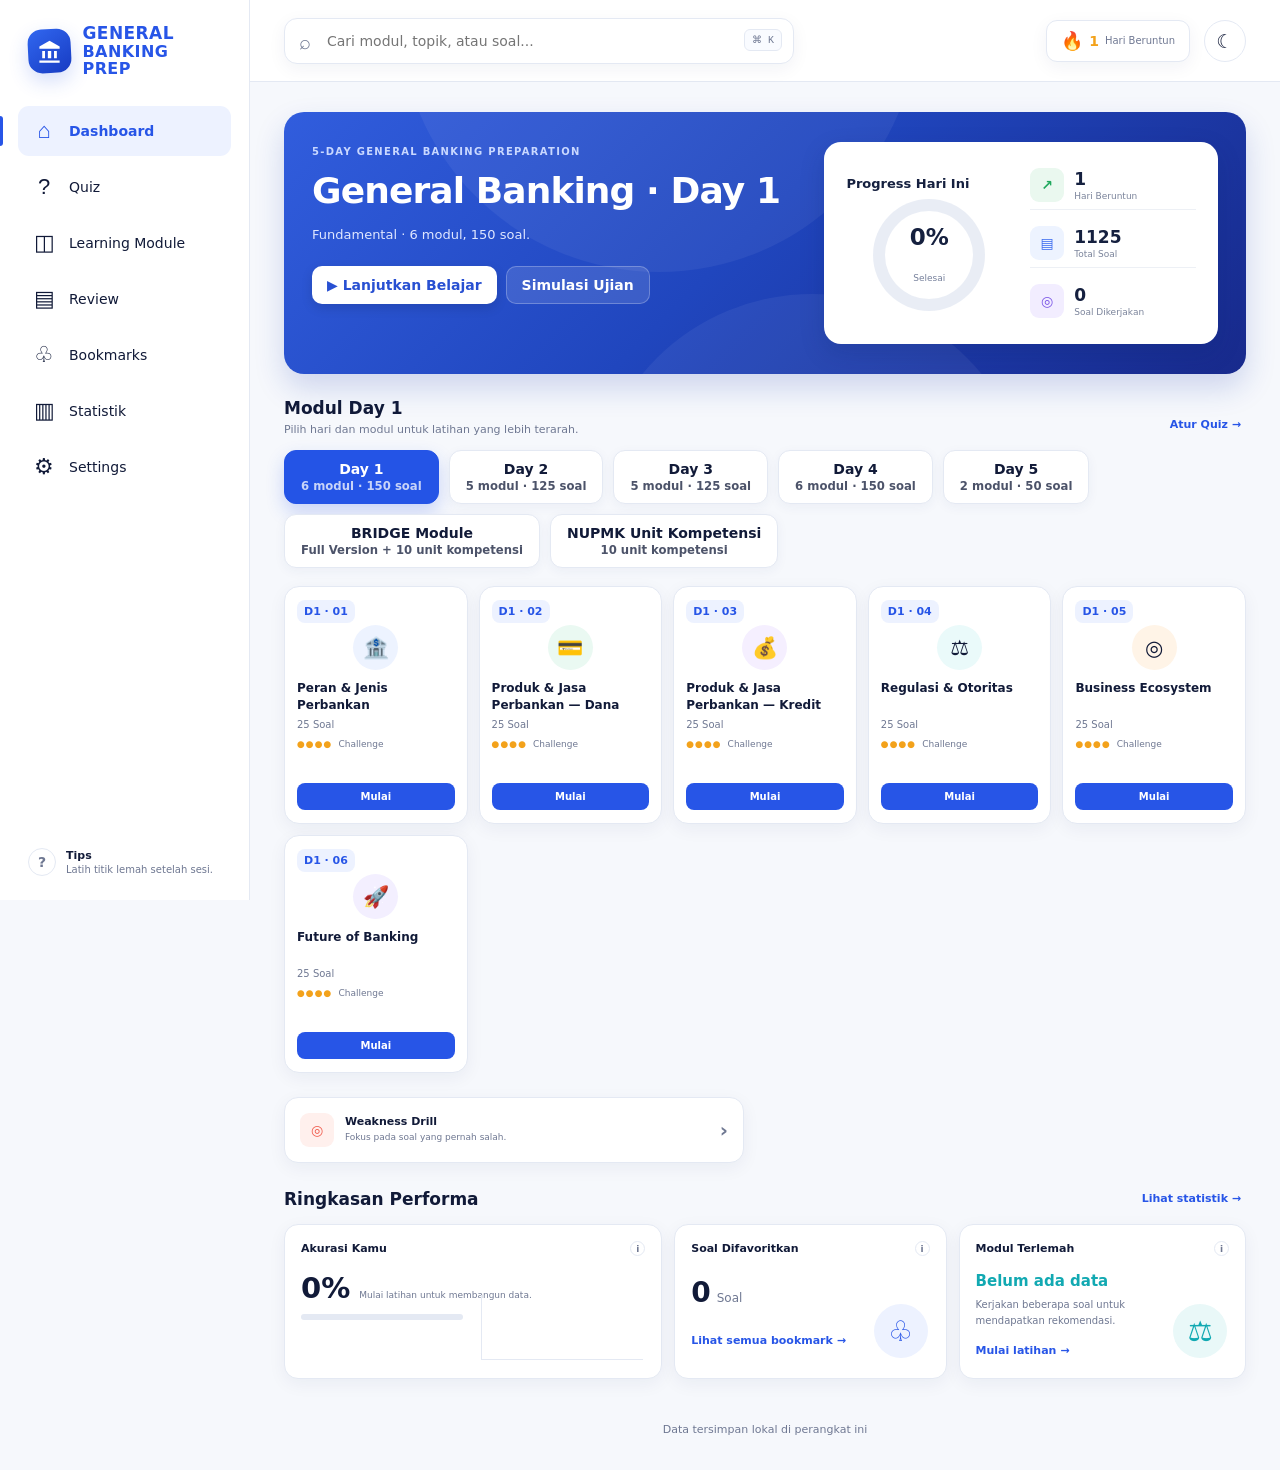
==== commit a77a8ad3: "Add 10-unit General Banking learning module" ====
--- a/index.html
+++ b/index.html
@@ -11,7 +11,7 @@
   <title>General Banking Prep</title>
   <script>
     (()=>{
-      const BUILD='2026.08.25.1304-manual-nav-gold-v33';
+      const BUILD='2026.08.25.1500-learning-module-v34';
       const KEY='gbpForcedCacheBuild';
       const REFRESH_PARAM='_gbp_build';
       const clearRuntime=async()=>{
@@ -55,8 +55,9 @@
       })();
     })();
   </script>
-  <link rel="stylesheet" href="css/style.css?v=2026.08.25.1304-manual-nav-gold-v33" />
-  <link rel="stylesheet" href="css/v5.css?v=2026.08.25.1304-manual-nav-gold-v33" />
+  <link rel="stylesheet" href="css/style.css?v=2026.08.25.1500-learning-module-v34" />
+  <link rel="stylesheet" href="css/v5.css?v=2026.08.25.1500-learning-module-v34" />
+  <link rel="stylesheet" href="css/learning-module.css?v=2026.08.25.1500-learning-module-v34" />
   <link rel="preload" href="js/questions.js?v=2026.08.25.1304-manual-nav-gold-v33" as="script" />
 </head>
 <body>
@@ -72,6 +73,7 @@
       <nav class="nav-list" aria-label="Navigasi utama">
         <button class="nav-item active" data-view="dashboardView"><span class="nav-icon">⌂</span><span>Dashboard</span></button>
         <button class="nav-item" data-view="quizSetupView"><span class="nav-icon">?</span><span>Quiz</span></button>
+        <button class="nav-item" data-view="learningModuleView"><span class="nav-icon">◫</span><span>Learning Module</span></button>
         <button class="nav-item" data-view="reviewView"><span class="nav-icon">▤</span><span>Review</span></button>
         <button class="nav-item" data-view="bookmarksView"><span class="nav-icon">♧</span><span>Bookmarks</span></button>
         <button class="nav-item" data-view="statisticsView"><span class="nav-icon">▥</span><span>Statistik</span></button>
@@ -246,6 +248,11 @@
           <section class="section-block"><div class="section-title-row compact"><h2>Rekomendasi Belajar Berikutnya</h2></div><div class="recommendations"><button class="recommend blue" id="retryWrongBtn"><span>↻</span><div><strong>Ulangi Soal Salah</strong><small>Perkuat konsep yang belum tepat di sesi ini.</small></div><b>→</b></button><button class="recommend orange" id="resultWeaknessBtn"><span>◎</span><div><strong>Weakness Drill</strong><small>Latihan dari akumulasi soal yang sering salah.</small></div><b>→</b></button><button class="recommend green" id="backHomeBtn"><span>⚑</span><div><strong>Kembali ke Dashboard</strong><small>Lihat progress dan pilih sesi berikutnya.</small></div><b>→</b></button></div></section>
         </section>
 
+        <!-- LEARNING MODULE -->
+        <section id="learningModuleView" class="view">
+          <div id="learningModuleRoot"></div>
+        </section>
+
         <!-- REVIEW -->
         <section id="reviewView" class="view">
           <div class="page-heading"><div><span class="eyebrow">Review</span><h1>Riwayat & Jawaban</h1><p>Pelajari kembali soal dari sesi terakhir dan riwayat latihan.</p></div></div>
@@ -301,5 +308,6 @@
   <script defer src="js/app.js?v=2026.08.25.1304-manual-nav-gold-v33"></script>
   <script defer src="js/v10-usage-watch.js?v=2026.08.25.1304-manual-nav-gold-v33"></script>
   <script defer src="js/nupmk-ui.js?v=2026.08.25.1304-manual-nav-gold-v33"></script>
+  <script defer src="js/learning-module.js?v=2026.08.25.1500-learning-module-v34"></script>
 </body>
-</html>+</html>
--- a/css/learning-module.css
+++ b/css/learning-module.css
@@ -0,0 +1,18 @@
+.lm-shell{display:grid;gap:20px}
+.lm-hero{position:relative;overflow:hidden;padding:28px;border-radius:21px;background:linear-gradient(135deg,#132d83 0%,#2454e6 54%,#4f7df2 100%);color:#fff;box-shadow:0 15px 34px rgba(28,67,181,.22)}
+.lm-hero:after{content:"";position:absolute;width:330px;height:330px;border-radius:50%;right:-105px;top:-160px;background:rgba(255,255,255,.08)}
+.lm-hero>*{position:relative;z-index:1}.lm-hero-row{display:flex;justify-content:space-between;gap:22px;align-items:flex-end}.lm-hero-copy{max-width:760px}
+.lm-kicker{display:inline-flex;align-items:center;gap:7px;font-size:10px;letter-spacing:.13em;text-transform:uppercase;font-weight:800;color:#d9e4ff}.lm-hero h1{font-size:34px;margin:10px 0 8px;letter-spacing:-.025em}.lm-hero p{margin:0;color:#e7edff;line-height:1.7;font-size:12px}.lm-count{flex:none;min-width:155px;background:rgba(255,255,255,.13);border:1px solid rgba(255,255,255,.22);border-radius:16px;padding:15px 18px;backdrop-filter:blur(8px)}.lm-count strong{display:block;font-size:27px}.lm-count span{font-size:10px;color:#dbe5ff}
+.lm-toolbar{display:grid;grid-template-columns:minmax(0,1fr) auto;gap:12px;align-items:center}.lm-search{position:relative}.lm-search span{position:absolute;left:14px;top:11px;color:var(--muted);font-size:19px}.lm-search input{width:100%;height:44px;border:1px solid var(--line);background:var(--surface);color:var(--text);border-radius:12px;padding:0 14px 0 42px;outline:0;box-shadow:var(--shadow-sm)}.lm-search input:focus{border-color:#91a9f7;box-shadow:0 0 0 3px rgba(39,85,231,.08)}.lm-source-summary{font-size:9px;color:var(--muted);white-space:nowrap}
+.lm-grid{display:grid;grid-template-columns:repeat(2,minmax(0,1fr));gap:13px}.lm-card{border:1px solid var(--line);background:var(--surface);color:var(--text);border-radius:17px;padding:18px;display:grid;grid-template-columns:auto 1fr auto;gap:14px;align-items:start;text-align:left;cursor:pointer;box-shadow:var(--shadow-sm);transition:.18s transform,.18s border-color,.18s box-shadow}.lm-card:hover{transform:translateY(-2px);border-color:#a9bbf4;box-shadow:var(--shadow)}.lm-card-num{width:46px;height:46px;border-radius:13px;display:grid;place-items:center;background:linear-gradient(145deg,var(--primary-soft),#dce7ff);color:var(--primary);font-weight:850;font-size:15px}.lm-card-code{display:block;font-size:9px;color:var(--primary);font-weight:800;letter-spacing:.055em;margin:2px 0 6px}.lm-card h2{font-size:14px;line-height:1.4;margin:0 0 7px}.lm-card p{font-size:10px;color:var(--muted);line-height:1.55;margin:0}.lm-card-arrow{font-size:23px;color:#9aa5bd;padding-top:8px}.lm-card-tags{display:flex;flex-wrap:wrap;gap:5px;margin-top:11px}.lm-card-tags span{font-size:8px;padding:4px 7px;border-radius:99px;background:var(--surface-2);border:1px solid var(--line);color:var(--muted)}
+.lm-empty{grid-column:1/-1;background:var(--surface);border:1px dashed var(--line);border-radius:16px;padding:50px;text-align:center;color:var(--muted)}
+.lm-detail{display:grid;gap:16px}.lm-breadcrumb{display:flex;align-items:center;gap:8px;font-size:10px;color:var(--muted)}.lm-breadcrumb button{border:0;background:transparent;padding:0;color:var(--primary);cursor:pointer;font-weight:700}.lm-detail-hero{display:grid;grid-template-columns:auto 1fr auto;gap:18px;align-items:center;padding:22px;border-radius:18px;background:linear-gradient(135deg,var(--surface),var(--primary-soft));border:1px solid #cdd9fb;box-shadow:var(--shadow-sm)}.lm-detail-icon{width:64px;height:64px;border-radius:17px;background:linear-gradient(145deg,#315fe7,#173dbf);color:#fff;display:grid;place-items:center;font-size:26px;box-shadow:0 9px 20px rgba(39,85,231,.2)}.lm-unit-label{display:block;font-size:9px;color:var(--primary);font-weight:850;letter-spacing:.1em;text-transform:uppercase}.lm-detail-hero h1{font-size:25px;margin:6px 0 7px;line-height:1.25}.lm-detail-hero p{font-size:11px;color:var(--muted);line-height:1.6;margin:0}.lm-detail-code{font-size:10px;font-weight:800;color:var(--primary);padding:7px 10px;border-radius:9px;background:var(--surface);border:1px solid var(--line);white-space:nowrap}
+.lm-jumpbar{position:sticky;top:94px;z-index:8;display:flex;gap:7px;padding:8px;background:color-mix(in srgb,var(--surface) 92%,transparent);border:1px solid var(--line);border-radius:13px;box-shadow:var(--shadow-sm);backdrop-filter:blur(10px);overflow:auto}.lm-jumpbar button{white-space:nowrap;border:0;background:transparent;color:var(--muted);border-radius:8px;padding:8px 11px;cursor:pointer;font-size:9px;font-weight:700}.lm-jumpbar button:hover{background:var(--primary-soft);color:var(--primary)}
+.lm-section{scroll-margin-top:150px;background:var(--surface);border:1px solid var(--line);border-radius:17px;padding:21px;box-shadow:var(--shadow-sm)}.lm-section-head{display:flex;align-items:center;gap:11px;margin-bottom:15px}.lm-section-head span{width:35px;height:35px;border-radius:10px;background:var(--primary-soft);color:var(--primary);display:grid;place-items:center;font-size:17px}.lm-section-head h2{font-size:16px;margin:0}.lm-section-head p{font-size:9px;color:var(--muted);margin:3px 0 0}
+.lm-glossary-wrap{overflow:auto;border:1px solid var(--line);border-radius:12px}.lm-glossary{width:100%;border-collapse:collapse;min-width:760px}.lm-glossary th{background:var(--surface-2);color:var(--muted);font-size:8px;text-transform:uppercase;letter-spacing:.08em;text-align:left;padding:10px 12px;border-bottom:1px solid var(--line)}.lm-glossary td{padding:11px 12px;border-bottom:1px solid var(--line);vertical-align:top;font-size:10px;line-height:1.55}.lm-glossary tr:last-child td{border-bottom:0}.lm-glossary td:first-child{font-weight:800;color:var(--primary);width:19%}.lm-glossary td:nth-child(2){width:48%}.lm-glossary td:last-child{color:var(--muted)}
+.lm-mastery{display:grid;grid-template-columns:repeat(2,minmax(0,1fr));gap:9px}.lm-master-item{display:flex;gap:10px;padding:12px;border:1px solid var(--line);border-radius:11px;background:var(--surface-2);font-size:10px;line-height:1.55}.lm-master-item span{flex:none;width:20px;height:20px;border-radius:6px;background:var(--green-soft);color:var(--green);display:grid;place-items:center;font-weight:800}
+.lm-critical{display:grid;grid-template-columns:repeat(3,minmax(0,1fr));gap:10px}.lm-critical-card{border:1px solid var(--line);border-radius:12px;padding:14px;background:linear-gradient(145deg,var(--surface-2),var(--surface))}.lm-critical-card b{display:block;font-size:11px;margin-bottom:6px}.lm-critical-card p{font-size:9px;color:var(--muted);line-height:1.6;margin:0}.lm-critical-card em{display:block;margin-top:9px;color:#c77708;background:var(--orange-soft);border-radius:8px;padding:7px;font-size:8px;line-height:1.5;font-style:normal}
+.lm-questions{display:grid;gap:9px}.lm-question{border:1px solid var(--line);border-radius:12px;padding:13px 14px;display:grid;grid-template-columns:auto 1fr;gap:11px;align-items:start}.lm-qtype{font-size:8px;text-transform:uppercase;letter-spacing:.07em;font-weight:850;border-radius:7px;padding:5px 7px;background:var(--purple-soft);color:var(--purple)}.lm-question h3{font-size:11px;line-height:1.5;margin:0 0 5px}.lm-question p{font-size:9px;color:var(--muted);line-height:1.6;margin:0}.lm-question b{color:var(--text)}
+.lm-source{display:flex;align-items:flex-start;gap:6px;margin:10px 0 0;color:var(--muted);font-size:7.5px;line-height:1.5}.lm-source:before{content:"Sumber";font-size:7px;font-weight:850;letter-spacing:.08em;text-transform:uppercase;color:#6d7893;border:1px solid var(--line);border-radius:4px;padding:2px 4px;flex:none}.lm-footer-nav{display:flex;justify-content:space-between;gap:10px;margin-top:2px}.lm-footer-nav button{border:1px solid var(--line);background:var(--surface);border-radius:10px;padding:10px 13px;cursor:pointer;color:var(--primary);font-size:10px;font-weight:700}.lm-footer-nav button:disabled{opacity:.35;cursor:default}
+@media(max-width:900px){.lm-grid{grid-template-columns:1fr}.lm-critical{grid-template-columns:1fr 1fr}.lm-hero-row{align-items:flex-start}.lm-jumpbar{top:82px}}
+@media(max-width:640px){.lm-hero{padding:21px}.lm-hero-row{display:block}.lm-hero h1{font-size:27px}.lm-count{margin-top:17px;display:inline-block}.lm-toolbar{grid-template-columns:1fr}.lm-source-summary{white-space:normal}.lm-detail-hero{grid-template-columns:auto 1fr}.lm-detail-code{grid-column:1/-1;justify-self:start}.lm-detail-icon{width:52px;height:52px}.lm-detail-hero h1{font-size:19px}.lm-mastery,.lm-critical{grid-template-columns:1fr}.lm-section{padding:15px}.lm-jumpbar{top:76px}.lm-card{grid-template-columns:auto 1fr}.lm-card-arrow{display:none}.lm-question{grid-template-columns:1fr}.lm-footer-nav{display:grid;grid-template-columns:1fr 1fr}.lm-footer-nav button{padding:9px 7px}}
